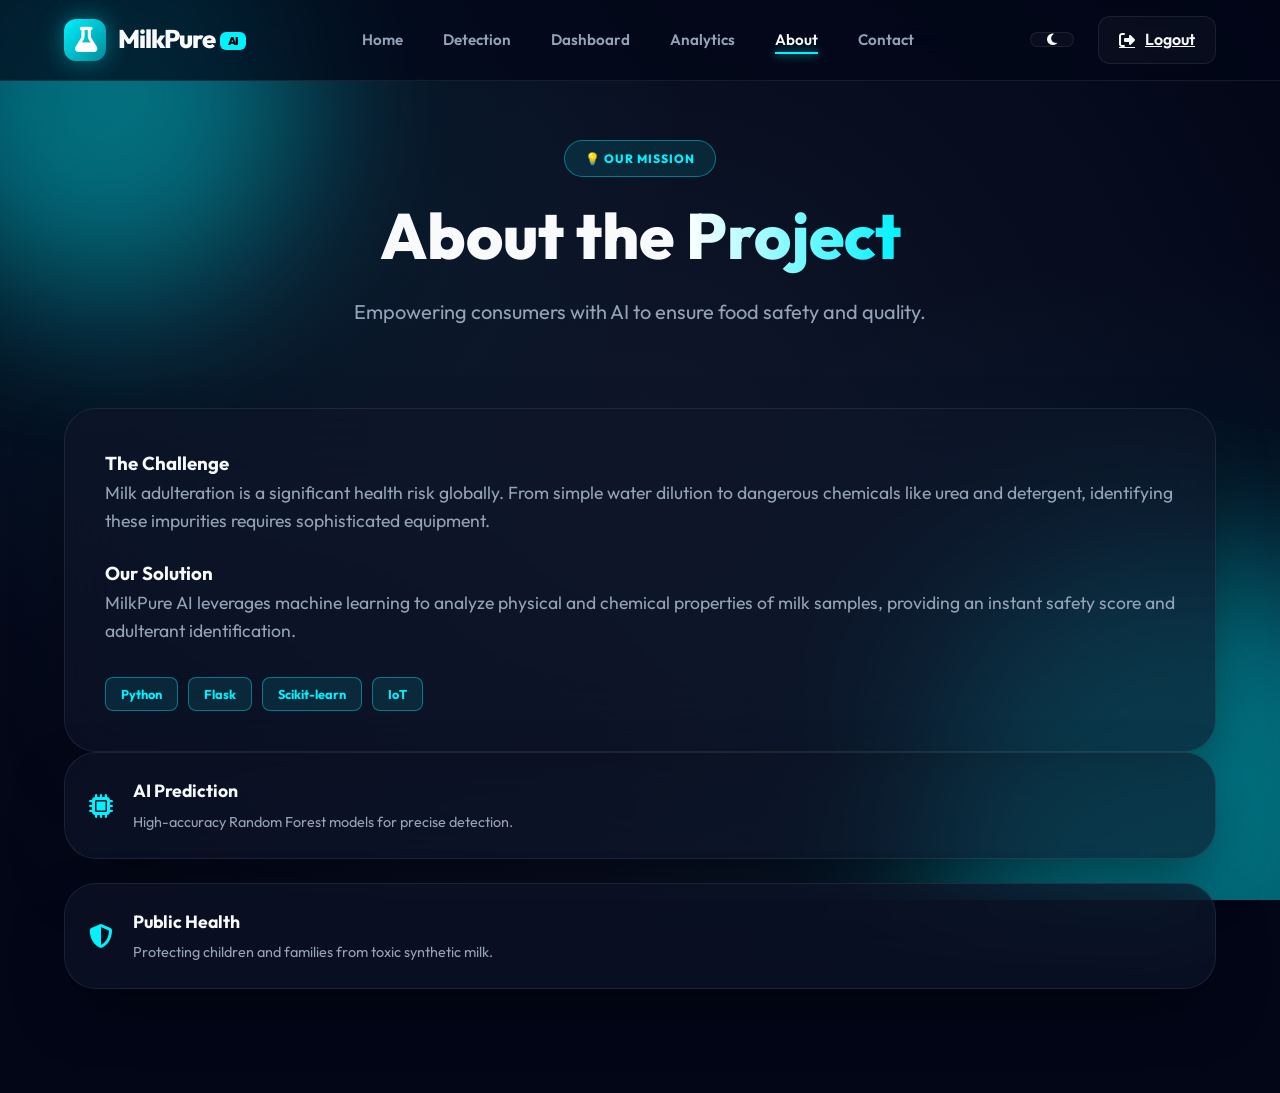
==== frontend/about.html @ 4119cbf4 "Add project files" ====
<!DOCTYPE html>
<html lang="en">
<head>
    <meta charset="UTF-8">
    <meta name="viewport" content="width=device-width, initial-scale=1.0">
    <title>About | MilkPure AI</title>
    <link rel="stylesheet" href="style.css">
    <link rel="stylesheet" href="https://cdnjs.cloudflare.com/ajax/libs/font-awesome/6.5.0/css/all.min.css">
    <link href="https://fonts.googleapis.com/css2?family=Outfit:wght@300;400;600;700;800&display=swap" rel="stylesheet">
</head>
<body>
    <div class="hero-bg-effects">
        <div class="orb orb-1"></div>
        <div class="orb orb-2"></div>
    </div>
    <nav class="navbar" id="navbar">
        <div class="nav-container">
            <a href="/home" class="logo">
                <div class="logo-icon"><i class="fas fa-flask"></i></div>
                <span>MilkPure<span class="logo-ai">AI</span></span>
            </a>
            <ul class="nav-links">
                <li><a href="/home" class="nav-link">Home</a></li>
                <li><a href="/detect" class="nav-link">Detection</a></li>
                <li><a href="/dashboard" class="nav-link">Dashboard</a></li>
                <li><a href="/analytics" class="nav-link">Analytics</a></li>
                <li><a href="/about" class="nav-link active">About</a></li>
                <li><a href="/contact" class="nav-link">Contact</a></li>
            </ul>
            <div class="nav-actions">
                <button class="theme-btn" id="themeToggle"><i class="fas fa-moon"></i></button>
                <a href="/" class="login-btn"><i class="fas fa-sign-out-alt"></i> Logout</a>
            </div>
        </div>
    </nav>

    <main class="section">
        <div class="section-header">
            <span class="section-tag">💡 Our Mission</span>
            <h2>About the <span class="gradient-text">Project</span></h2>
            <p>Empowering consumers with AI to ensure food safety and quality.</p>
        </div>

        <div class="about-grid">
            <div class="glass-card about-main">
                <h3>The Challenge</h3>
                <p>Milk adulteration is a significant health risk globally. From simple water dilution to dangerous chemicals like urea and detergent, identifying these impurities requires sophisticated equipment.</p>
                <h3>Our Solution</h3>
                <p>MilkPure AI leverages machine learning to analyze physical and chemical properties of milk samples, providing an instant safety score and adulterant identification.</p>
                <div class="tech-tags">
                    <span>Python</span><span>Flask</span><span>Scikit-learn</span><span>IoT</span>
                </div>
            </div>
            <div class="features-col">
                <div class="glass-card feature-card">
                    <i class="fas fa-microchip"></i>
                    <div><h4>AI Prediction</h4><p>High-accuracy Random Forest models for precise detection.</p></div>
                </div>
                <div class="glass-card feature-card">
                    <i class="fas fa-shield-alt"></i>
                    <div><h4>Public Health</h4><p>Protecting children and families from toxic synthetic milk.</p></div>
                </div>
            </div>
        </div>
    </main>

    <script src="script.js"></script>
</body>
</html>
---- frontend/style.css ----
:root {
    --primary: #00f2ff;
    --primary-rgb: 0, 242, 255;
    --primary-glow: rgba(0, 242, 255, 0.4);
    --bg-dark: #020617;
    --bg-card: rgba(15, 23, 42, 0.6);
    --glass-border: rgba(255, 255, 255, 0.08);
    --text-main: #f8fafc;
    --text-dim: #94a3b8;
    --success: #10b981;
    --warning: #f59e0b;
    --danger: #ef4444;
    --font-main: 'Outfit', sans-serif;
    --card-shadow: 0 25px 60px -15px rgba(0, 0, 0, 0.5);
}

.light-mode {
    --bg-dark: #f1f5f9;
    --bg-card: rgba(255, 255, 255, 0.8);
    --glass-border: rgba(0, 0, 0, 0.05);
    --text-main: #0f172a;
    --text-dim: #475569;
}

* { margin: 0; padding: 0; box-sizing: border-box; font-family: var(--font-main); scroll-behavior: smooth; }
body { 
    background: var(--bg-dark); 
    color: var(--text-main); 
    overflow-x: hidden; 
    min-height: 100vh; 
    line-height: 1.6;
}

/* 🌌 Premium Ambient Background */
body::before {
    content: ""; position: fixed; inset: 0; z-index: -1;
    background: 
        radial-gradient(circle at 10% 10%, rgba(var(--primary-rgb), 0.08), transparent 40%),
        radial-gradient(circle at 90% 90%, rgba(var(--primary-rgb), 0.08), transparent 40%),
        radial-gradient(circle at 50% 50%, rgba(15, 23, 42, 1), #020617);
}

.hero-bg-effects { position: fixed; inset: 0; z-index: -1; overflow: hidden; pointer-events: none; }
.orb { position: absolute; border-radius: 50%; filter: blur(80px); opacity: 0.4; animation: float 20s infinite alternate; }
.orb-1 { width: 400px; height: 400px; background: var(--primary); top: -100px; left: -100px; }
.orb-2 { width: 500px; height: 500px; background: var(--primary); bottom: -150px; right: -150px; animation-delay: -5s; }
@keyframes float { 
    0% { transform: translate(0, 0) scale(1); }
    100% { transform: translate(100px, 50px) scale(1.1); }
}

/* 🧭 Industrial Navbar */
.navbar { position: fixed; top: 0; width: 100%; z-index: 1000; background: rgba(2, 6, 23, 0.7); backdrop-filter: blur(25px); border-bottom: 1px solid var(--glass-border); padding: 1rem 5%; transition: 0.4s; }
.navbar.scrolled { padding: 0.7rem 5%; background: rgba(2, 6, 23, 0.9); }
.nav-container { display: flex; justify-content: space-between; align-items: center; max-width: 1400px; margin: 0 auto; }
.logo { display: flex; align-items: center; gap: 12px; text-decoration: none; color: var(--text-main); font-size: 1.6rem; font-weight: 800; letter-spacing: -1px; }
.logo-icon { width: 42px; height: 42px; background: linear-gradient(135deg, var(--primary), rgba(0, 242, 255, 0.5)); border-radius: 12px; display: flex; align-items: center; justify-content: center; color: white; box-shadow: 0 0 25px var(--primary-glow); transition: 0.3s; }
.logo:hover .logo-icon { transform: rotate(10deg) scale(1.1); }
.logo-ai { font-size: 0.7rem; background: var(--primary); color: #000; padding: 2px 8px; border-radius: 6px; margin-left: 5px; vertical-align: middle; font-weight: 900; }

.nav-links { display: flex; list-style: none; gap: 2.5rem; }
.nav-link { text-decoration: none; color: var(--text-dim); font-weight: 600; font-size: 0.95rem; transition: 0.3s; position: relative; }
.nav-link::after { content: ""; position: absolute; bottom: -5px; left: 0; width: 0; height: 2px; background: var(--primary); transition: 0.3s; box-shadow: 0 0 10px var(--primary); }
.nav-link.active, .nav-link:hover { color: var(--text-main); }
.nav-link.active::after, .nav-link:hover::after { width: 100%; }

.nav-actions { display: flex; align-items: center; gap: 1.5rem; }
.theme-btn, .login-btn { background: rgba(255,255,255,0.03); border: 1px solid var(--glass-border); color: var(--text-main); padding: 10px 20px; border-radius: 12px; cursor: pointer; transition: 0.3s; display: flex; align-items: center; justify-content: center; gap: 10px; font-weight: 600; }
.theme-btn { width: 44px; padding: 0; }
.theme-btn:hover, .login-btn:hover { background: rgba(255,255,255,0.08); border-color: var(--primary); color: var(--primary); transform: translateY(-2px); }

/* 🧪 Section Header */
.section { padding: 140px 5% 80px; max-width: 1400px; margin: 0 auto; }
.section-header { text-align: center; margin-bottom: 5rem; }
.section-tag { background: rgba(0, 242, 255, 0.1); color: var(--primary); padding: 8px 20px; border-radius: 50px; font-size: 0.75rem; font-weight: 800; text-transform: uppercase; border: 1px solid var(--primary-glow); display: inline-block; margin-bottom: 1.5rem; letter-spacing: 1px; }
.section-header h2 { font-size: 4rem; font-weight: 800; line-height: 1.1; margin-bottom: 1.5rem; }
.section-header p { color: var(--text-dim); font-size: 1.25rem; max-width: 800px; margin: 0 auto; }
.gradient-text { background: linear-gradient(90deg, #fff, var(--primary)); -webkit-background-clip: text; -webkit-text-fill-color: transparent; }

/* 🧬 Industrial Grid */
.detect-grid, .dashboard-grid, .analytics-grid { display: grid; gap: 2.5rem; align-items: start; }
.detect-grid { grid-template-columns: 1fr 1fr; }
.dashboard-grid { grid-template-columns: repeat(3, 1fr); }
.analytics-grid { grid-template-columns: 1fr 1fr; }
.chart-wide { grid-column: span 2; }

.glass-card { 
    background: var(--bg-card); 
    backdrop-filter: blur(40px); 
    border: 1px solid var(--glass-border); 
    border-radius: 32px; 
    padding: 2.5rem; 
    box-shadow: var(--card-shadow); 
    transition: 0.5s cubic-bezier(0.175, 0.885, 0.32, 1.275); 
}
.glass-card:hover { transform: translateY(-10px); border-color: rgba(var(--primary-rgb), 0.3); box-shadow: 0 40px 80px -20px rgba(0,0,0,0.6); }

/* 🕹️ Parameter Sliders */
.card-header { display: flex; justify-content: space-between; align-items: center; margin-bottom: 2.5rem; }
.card-header h3 { font-size: 1.5rem; font-weight: 800; display: flex; align-items: center; gap: 12px; }
.chip-btn { background: rgba(0, 242, 255, 0.08); border: 1px solid var(--primary-glow); color: var(--primary); padding: 10px 20px; border-radius: 14px; font-weight: 700; cursor: pointer; display: flex; align-items: center; gap: 10px; font-size: 0.85rem; transition: 0.3s; }
.chip-btn:hover { background: var(--primary); color: #000; box-shadow: 0 0 25px var(--primary-glow); }

.slider-group { margin-bottom: 2.2rem; }
.slider-header { display: flex; justify-content: space-between; margin-bottom: 12px; font-weight: 700; font-size: 0.95rem; color: var(--text-dim); }
.slider-header span:last-child { color: var(--primary); font-family: 'JetBrains Mono', monospace; font-size: 1.1rem; }
input[type="range"] { width: 100%; cursor: pointer; accent-color: var(--primary); height: 8px; border-radius: 10px; outline: none; background: rgba(255,255,255,0.05); }

/* 📊 Result Visualization */
.result-state { display: flex; flex-direction: column; align-items: center; justify-content: center; min-height: 500px; text-align: center; }
.spinner { width: 70px; height: 70px; border: 5px solid rgba(var(--primary-rgb), 0.1); border-top: 5px solid var(--primary); border-radius: 50%; animation: spin 1s cubic-bezier(0.5, 0.1, 0.4, 0.9) infinite; margin-bottom: 2.5rem; box-shadow: 0 0 30px var(--primary-glow); }
@keyframes spin { 0% { transform: rotate(0deg); } 100% { transform: rotate(360deg); } }

.gauge-wrapper { position: relative; width: 220px; height: 220px; margin-bottom: 3rem; }
.gauge-svg { transform: rotate(-90deg); width: 100%; height: 100%; }
.gauge-bg { fill: none; stroke: rgba(255,255,255,0.03); stroke-width: 12; }
.gauge-fill { fill: none; stroke: var(--primary); stroke-width: 12; stroke-linecap: round; stroke-dasharray: 339; stroke-dashoffset: 339; transition: 2s cubic-bezier(0.34, 1.56, 0.64, 1); filter: drop-shadow(0 0 15px var(--primary-glow)); }
.gauge-center { position: absolute; inset: 0; display: flex; flex-direction: column; align-items: center; justify-content: center; }
.gauge-val { font-size: 3.8rem; font-weight: 900; color: var(--text-main); letter-spacing: -2px; line-height: 1; }
.gauge-unit { font-size: 0.85rem; color: var(--text-dim); font-weight: 800; text-transform: uppercase; margin-top: 8px; letter-spacing: 1px; }

.status-pill { padding: 12px 32px; border-radius: 50px; font-weight: 800; font-size: 0.9rem; text-transform: uppercase; letter-spacing: 2px; margin-bottom: 2rem; box-shadow: 0 15px 30px rgba(0,0,0,0.3); border: 1px solid transparent; }
.status-pill.safe { background: rgba(16, 185, 129, 0.1); color: var(--success); border-color: var(--success); }
.status-pill.adulterated { background: rgba(245, 158, 11, 0.1); color: var(--warning); border-color: var(--warning); }
.status-pill.toxic { background: rgba(239, 68, 68, 0.1); color: var(--danger); border-color: var(--danger); animation: danger-pulse 1.5s infinite; }
@keyframes danger-pulse { 0%, 100% { box-shadow: 0 0 0px var(--danger); } 50% { box-shadow: 0 0 30px var(--danger); } }

/* 🧾 Tables */
.history-table { width: 100%; border-collapse: separate; border-spacing: 0 12px; margin-top: 1rem; }
.history-table th { text-align: left; padding: 15px; color: var(--text-dim); font-weight: 700; text-transform: uppercase; font-size: 0.75rem; letter-spacing: 1px; }
.history-table td { padding: 20px 15px; background: rgba(255,255,255,0.02); }
.history-table tr td:first-child { border-radius: 16px 0 0 16px; font-weight: 800; }
.history-table tr td:last-child { border-radius: 0 16px 16px 0; color: var(--text-dim); font-size: 0.85rem; }

/* 🔘 Global Buttons */
.btn-glow { 
    background: linear-gradient(135deg, var(--primary), rgba(0, 242, 255, 0.8)); 
    color: white; 
    border: none; 
    padding: 1rem 2rem; 
    border-radius: 14px; 
    font-weight: 800; 
    font-size: 1rem; 
    cursor: pointer; 
    box-shadow: 0 10px 30px rgba(var(--primary-rgb), 0.3); 
    transition: 0.4s cubic-bezier(0.175, 0.885, 0.32, 1.275); 
    display: inline-flex; align-items: center; justify-content: center; gap: 10px;
    text-decoration: none;
}
.btn-glow:hover { transform: translateY(-4px); box-shadow: 0 15px 40px rgba(var(--primary-rgb), 0.5); }
.full-w { width: 100%; display: flex; }

.btn-outline {
    background: transparent;
    border: 1px solid var(--glass-border);
    color: var(--text-main);
    padding: 1rem 2rem;
    border-radius: 14px;
    font-weight: 700;
    text-decoration: none;
    transition: 0.3s;
}
.btn-outline:hover { background: rgba(255,255,255,0.05); border-color: var(--primary); color: var(--primary); }
.full-w { width: 100%; }

.action-btn { 
    flex: 1; 
    background: rgba(255,255,255,0.04); 
    border: 1px solid var(--glass-border); 
    padding: 18px; 
    border-radius: 18px; 
    color: #fff; 
    font-weight: 700; 
    cursor: pointer; 
    transition: 0.3s; 
    display: flex; align-items: center; justify-content: center; gap: 12px; 
}
.action-btn:hover { background: var(--primary); color: #000; box-shadow: 0 15px 35px var(--primary-glow); transform: translateY(-3px); }

/* フォーム / Forms */
.form-field { position: relative; margin-bottom: 1.5rem; width: 100%; }
.form-field i { position: absolute; left: 18px; top: 50%; transform: translateY(-50%); color: var(--primary); opacity: 0.7; z-index: 10; }
.form-field input, .form-field select, .form-field textarea {
    width: 100%;
    padding: 15px 15px 15px 50px;
    background: rgba(255, 255, 255, 0.03);
    border: 1px solid var(--glass-border);
    border-radius: 14px;
    color: var(--text-main);
    font-size: 1rem;
    transition: 0.3s;
    outline: none;
}
.form-field textarea { padding-top: 15px; resize: none; }
.form-field input:focus, .form-field select:focus, .form-field textarea:focus {
    border-color: var(--primary);
    background: rgba(255, 255, 255, 0.07);
    box-shadow: 0 0 15px rgba(var(--primary-rgb), 0.2);
}

/* 🚀 Hero Section Refinement */
.hero { display: flex; align-items: center; justify-content: space-between; min-height: 80vh; padding: 100px 5% 50px; gap: 4rem; }
.hero-content { flex: 1; max-width: 700px; }
.hero-badge { background: rgba(var(--primary-rgb), 0.1); color: var(--primary); padding: 8px 16px; border-radius: 50px; font-size: 0.8rem; font-weight: 800; margin-bottom: 2rem; border: 1px solid var(--primary-glow); display: inline-block; }
.hero h1 { font-size: 4.5rem; line-height: 1; font-weight: 900; margin-bottom: 1.5rem; color: #fff; }
.hero-desc { font-size: 1.2rem; color: var(--text-dim); margin-bottom: 2.5rem; max-width: 600px; }
.hero-buttons { display: flex; gap: 1.5rem; margin-bottom: 4rem; }

.hero-stats { display: flex; gap: 3rem; align-items: center; }
.h-stat { display: flex; flex-direction: column; }
.h-stat-num { font-size: 2.5rem; font-weight: 800; color: #fff; line-height: 1; }
.h-stat-suffix { color: var(--primary); font-size: 1.5rem; font-weight: 700; margin-left: 2px; }
.h-stat-label { font-size: 0.8rem; color: var(--text-dim); font-weight: 700; text-transform: uppercase; margin-top: 5px; }
.h-stat-divider { width: 1px; height: 50px; background: var(--glass-border); }

.hero-visual { flex: 0.8; display: flex; justify-content: center; position: relative; }
.molecule-container { width: 400px; height: 400px; position: relative; }
.molecule-ring { position: absolute; inset: 0; border: 2px solid var(--glass-border); border-radius: 50%; }
.ring-1 { transform: rotateX(70deg); animation: rotate 10s linear infinite; border-color: var(--primary-glow); }
.ring-2 { transform: rotateY(70deg); animation: rotate 15s linear infinite reverse; border-color: var(--primary-rgb); opacity: 0.3; }
.ring-3 { transform: rotateZ(70deg); animation: rotate 20s linear infinite; }
.molecule-core { position: absolute; inset: 0; display: flex; align-items: center; justify-content: center; font-size: 4rem; color: var(--primary); filter: drop-shadow(0 0 20px var(--primary-glow)); }
@keyframes rotate { 0% { transform: rotate(0deg); } 100% { transform: rotate(360deg); } }

/* 📱 Responsive */
@media (max-width: 1100px) {
    .detect-grid, .dashboard-grid, .analytics-grid { grid-template-columns: 1fr; }
    .chart-wide { grid-column: span 1; }
    .section-header h2 { font-size: 3rem; }
    .hero { flex-direction: column; text-align: center; padding-top: 100px; }
    .hero-content { max-width: 100%; }
    .hero-buttons { justify-content: center; }
    .hero-stats { justify-content: center; flex-wrap: wrap; }
}

.hidden { display: none !important; }
.toast { 
    position: fixed; bottom: 3rem; right: 3rem; 
    background: rgba(15, 23, 42, 0.9); 
    border: 1px solid var(--primary); 
    padding: 1.2rem 2.5rem; 
    border-radius: 20px; 
    backdrop-filter: blur(20px); 
    transform: translateX(200%); 
    opacity: 0; 
    transition: 0.6s cubic-bezier(0.68, -0.55, 0.265, 1.55); 
    z-index: 2000; 
    display: flex; align-items: center; gap: 15px;
    box-shadow: 0 20px 50px rgba(0,0,0,0.5);
}
.toast.show { transform: translateX(0); opacity: 1; }
.toast.error { border-color: var(--danger); }

/* Custom Scrollbar */
::-webkit-scrollbar { width: 10px; }
::-webkit-scrollbar-track { background: var(--bg-dark); }
::-webkit-scrollbar-thumb { background: rgba(255,255,255,0.1); border-radius: 10px; border: 3px solid var(--bg-dark); }
::-webkit-scrollbar-thumb:hover { background: var(--primary); }

/* 🔑 Login Page Specifics */
.login-page {
    display: flex;
    align-items: center;
    justify-content: center;
    min-height: 100vh;
    padding: 2rem;
}
.login-container {
    width: 100%;
    max-width: 450px;
    z-index: 10;
}
.login-card {
    text-align: center;
    padding: 3.5rem 2.5rem;
}
.login-card .logo {
    justify-content: center;
    margin-bottom: 2rem;
}
.login-card h2 {
    font-size: 2rem;
    font-weight: 800;
    margin-bottom: 0.5rem;
}
.login-card p {
    color: var(--text-dim);
    margin-bottom: 2.5rem;
    font-size: 0.95rem;
}
.login-footer {
    margin-top: 2rem;
    font-size: 0.85rem;
}
.login-footer p { margin-bottom: 10px; }
.login-footer a { color: var(--primary); text-decoration: none; font-weight: 600; }

/* 🧬 Grid Overrides for Specific Pages */
.contact-grid { grid-template-columns: 1.2fr 0.8fr; }
.about-grid { grid-template-columns: 1.2fr 0.8fr; }
.about-main p { margin-bottom: 1.5rem; font-size: 1.1rem; color: var(--text-dim); }
.tech-tags { display: flex; flex-wrap: wrap; gap: 10px; margin-top: 2rem; }
.tech-tags span { background: rgba(var(--primary-rgb), 0.1); color: var(--primary); padding: 6px 15px; border-radius: 8px; font-size: 0.8rem; font-weight: 700; border: 1px solid var(--primary-glow); }

.feature-card { display: flex; align-items: center; gap: 20px; padding: 1.5rem; margin-bottom: 1.5rem; }
.feature-card i { font-size: 1.5rem; color: var(--primary); }
.feature-card h4 { margin-bottom: 5px; font-size: 1.1rem; }
.feature-card p { font-size: 0.9rem; color: var(--text-dim); }

.contact-info-card { text-align: center; padding: 2rem; margin-bottom: 1.5rem; }
.contact-info-card i { font-size: 2rem; color: var(--primary); margin-bottom: 1rem; }
.contact-info-card h4 { margin-bottom: 8px; }
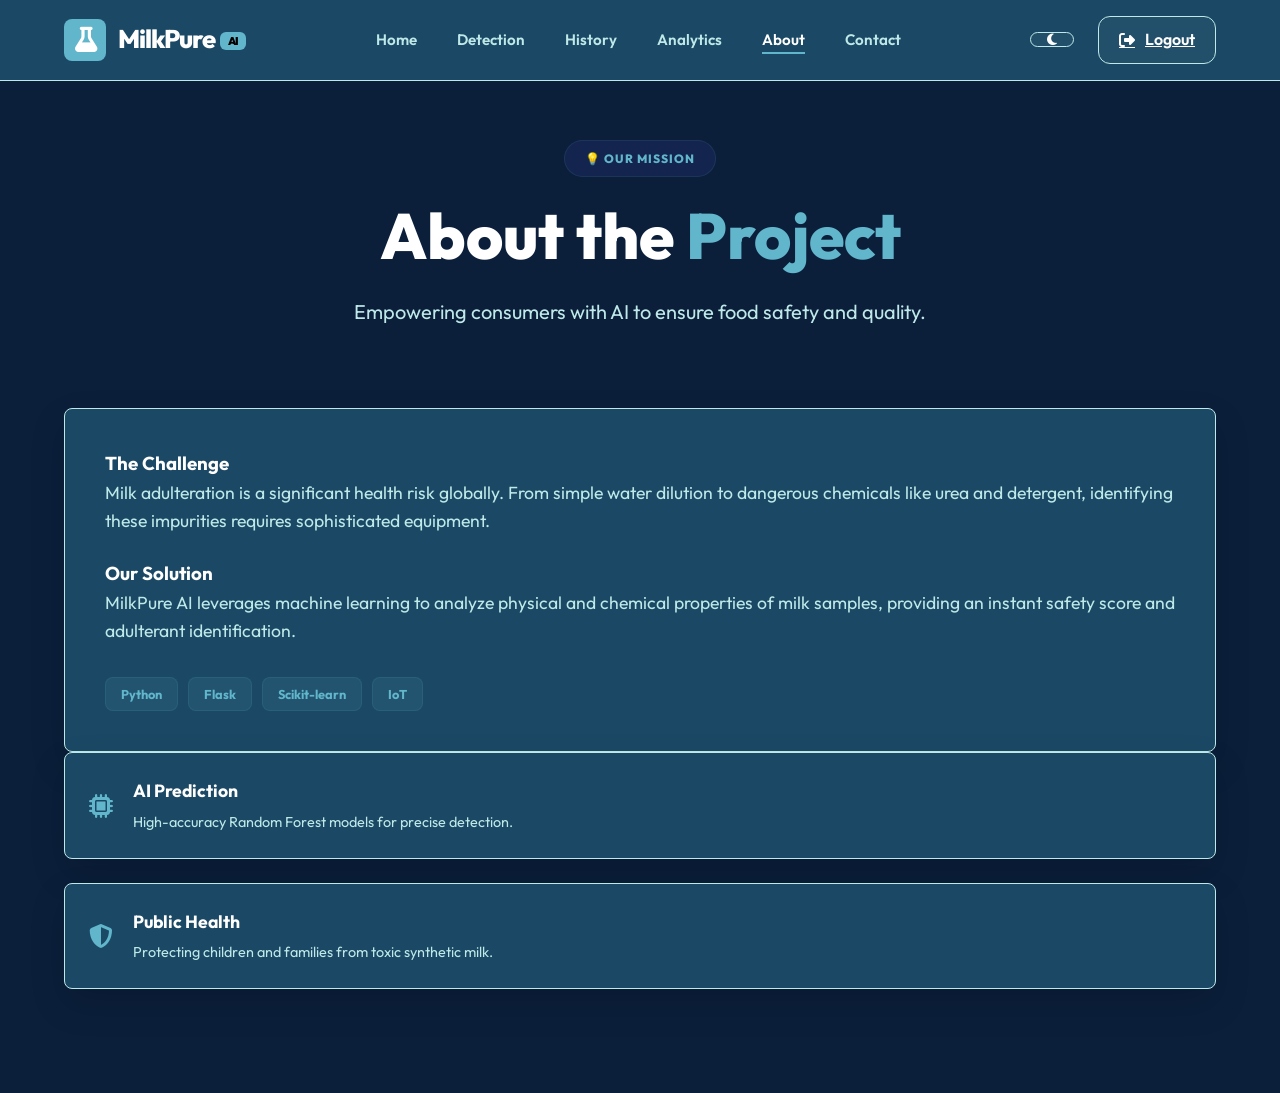
==== commit 0d9b88e6: "feat: Redesign to flat Azure/Teal theme, add chart animations, and replace Dashboard with History pa" ====
--- a/frontend/about.html
+++ b/frontend/about.html
@@ -22,7 +22,7 @@
             <ul class="nav-links">
                 <li><a href="/home" class="nav-link">Home</a></li>
                 <li><a href="/detect" class="nav-link">Detection</a></li>
-                <li><a href="/dashboard" class="nav-link">Dashboard</a></li>
+                <li><a href="/history" class="nav-link">History</a></li>
                 <li><a href="/analytics" class="nav-link">Analytics</a></li>
                 <li><a href="/about" class="nav-link active">About</a></li>
                 <li><a href="/contact" class="nav-link">Contact</a></li>
--- a/frontend/style.css
+++ b/frontend/style.css
@@ -1,28 +1,36 @@
 :root {
-    --primary: #00f2ff;
-    --primary-rgb: 0, 242, 255;
-    --primary-glow: rgba(0, 242, 255, 0.4);
-    --bg-dark: #020617;
-    --bg-card: rgba(15, 23, 42, 0.6);
-    --glass-border: rgba(255, 255, 255, 0.08);
-    --text-main: #f8fafc;
-    --text-dim: #94a3b8;
+    --primary: #62B6CB;
+    --primary-rgb: 98, 182, 203;
+    --primary-glow: rgba(98, 182, 203, 0.1);
+    --bg-dark: #0B1F3B;
+    --bg-card: #1B4965; 
+    --glass-border: #BEE9E8;
+    --text-main: #FFFFFF;
+    --text-dim: #BEE9E8;
     --success: #10b981;
     --warning: #f59e0b;
     --danger: #ef4444;
     --font-main: 'Outfit', sans-serif;
-    --card-shadow: 0 25px 60px -15px rgba(0, 0, 0, 0.5);
 }
 
 .light-mode {
-    --bg-dark: #f1f5f9;
-    --bg-card: rgba(255, 255, 255, 0.8);
-    --glass-border: rgba(0, 0, 0, 0.05);
-    --text-main: #0f172a;
-    --text-dim: #475569;
+    --bg-dark: #FFFFFF;
+    --bg-card: #BEE9E8; 
+    --glass-border: #62B6CB;
+    --text-main: #0B1F3B;
+    --text-dim: #1B4965;
 }
 
 * { margin: 0; padding: 0; box-sizing: border-box; font-family: var(--font-main); scroll-behavior: smooth; }
+
+@keyframes slideUp { 
+    from { opacity: 0; transform: translateY(40px); } 
+    to { opacity: 1; transform: translateY(0); } 
+}
+@keyframes fadeIn {
+    from { opacity: 0; }
+    to { opacity: 1; }
+}
 body { 
     background: var(--bg-dark); 
     color: var(--text-main); 
@@ -33,14 +41,10 @@
 
 /* 🌌 Premium Ambient Background */
 body::before {
-    content: ""; position: fixed; inset: 0; z-index: -1;
-    background: 
-        radial-gradient(circle at 10% 10%, rgba(var(--primary-rgb), 0.08), transparent 40%),
-        radial-gradient(circle at 90% 90%, rgba(var(--primary-rgb), 0.08), transparent 40%),
-        radial-gradient(circle at 50% 50%, rgba(15, 23, 42, 1), #020617);
-}
-
-.hero-bg-effects { position: fixed; inset: 0; z-index: -1; overflow: hidden; pointer-events: none; }
+    display: none;
+}
+
+.hero-bg-effects { display: none; }
 .orb { position: absolute; border-radius: 50%; filter: blur(80px); opacity: 0.4; animation: float 20s infinite alternate; }
 .orb-1 { width: 400px; height: 400px; background: var(--primary); top: -100px; left: -100px; }
 .orb-2 { width: 500px; height: 500px; background: var(--primary); bottom: -150px; right: -150px; animation-delay: -5s; }
@@ -50,17 +54,17 @@
 }
 
 /* 🧭 Industrial Navbar */
-.navbar { position: fixed; top: 0; width: 100%; z-index: 1000; background: rgba(2, 6, 23, 0.7); backdrop-filter: blur(25px); border-bottom: 1px solid var(--glass-border); padding: 1rem 5%; transition: 0.4s; }
-.navbar.scrolled { padding: 0.7rem 5%; background: rgba(2, 6, 23, 0.9); }
+.navbar { position: fixed; top: 0; width: 100%; z-index: 1000; background: var(--bg-card); border-bottom: 1px solid var(--glass-border); padding: 1rem 5%; transition: 0.4s; }
+.navbar.scrolled { padding: 0.7rem 5%; background: var(--bg-card); }
 .nav-container { display: flex; justify-content: space-between; align-items: center; max-width: 1400px; margin: 0 auto; }
 .logo { display: flex; align-items: center; gap: 12px; text-decoration: none; color: var(--text-main); font-size: 1.6rem; font-weight: 800; letter-spacing: -1px; }
-.logo-icon { width: 42px; height: 42px; background: linear-gradient(135deg, var(--primary), rgba(0, 242, 255, 0.5)); border-radius: 12px; display: flex; align-items: center; justify-content: center; color: white; box-shadow: 0 0 25px var(--primary-glow); transition: 0.3s; }
-.logo:hover .logo-icon { transform: rotate(10deg) scale(1.1); }
+.logo-icon { width: 42px; height: 42px; background: var(--primary); border-radius: 8px; display: flex; align-items: center; justify-content: center; color: white; transition: 0.4s; }
+.logo:hover .logo-icon { transform: scale(1.05); }
 .logo-ai { font-size: 0.7rem; background: var(--primary); color: #000; padding: 2px 8px; border-radius: 6px; margin-left: 5px; vertical-align: middle; font-weight: 900; }
 
 .nav-links { display: flex; list-style: none; gap: 2.5rem; }
 .nav-link { text-decoration: none; color: var(--text-dim); font-weight: 600; font-size: 0.95rem; transition: 0.3s; position: relative; }
-.nav-link::after { content: ""; position: absolute; bottom: -5px; left: 0; width: 0; height: 2px; background: var(--primary); transition: 0.3s; box-shadow: 0 0 10px var(--primary); }
+.nav-link::after { content: ""; position: absolute; bottom: -5px; left: 0; width: 0; height: 2px; background: var(--primary); transition: 0.3s; }
 .nav-link.active, .nav-link:hover { color: var(--text-main); }
 .nav-link.active::after, .nav-link:hover::after { width: 100%; }
 
@@ -72,10 +76,10 @@
 /* 🧪 Section Header */
 .section { padding: 140px 5% 80px; max-width: 1400px; margin: 0 auto; }
 .section-header { text-align: center; margin-bottom: 5rem; }
-.section-tag { background: rgba(0, 242, 255, 0.1); color: var(--primary); padding: 8px 20px; border-radius: 50px; font-size: 0.75rem; font-weight: 800; text-transform: uppercase; border: 1px solid var(--primary-glow); display: inline-block; margin-bottom: 1.5rem; letter-spacing: 1px; }
+.section-tag { background: rgba(99, 102, 241, 0.1); color: var(--primary); padding: 8px 20px; border-radius: 50px; font-size: 0.75rem; font-weight: 800; text-transform: uppercase; border: 1px solid var(--primary-glow); display: inline-block; margin-bottom: 1.5rem; letter-spacing: 1px; }
 .section-header h2 { font-size: 4rem; font-weight: 800; line-height: 1.1; margin-bottom: 1.5rem; }
 .section-header p { color: var(--text-dim); font-size: 1.25rem; max-width: 800px; margin: 0 auto; }
-.gradient-text { background: linear-gradient(90deg, #fff, var(--primary)); -webkit-background-clip: text; -webkit-text-fill-color: transparent; }
+.gradient-text { color: var(--primary); }
 
 /* 🧬 Industrial Grid */
 .detect-grid, .dashboard-grid, .analytics-grid { display: grid; gap: 2.5rem; align-items: start; }
@@ -86,20 +90,24 @@
 
 .glass-card { 
     background: var(--bg-card); 
-    backdrop-filter: blur(40px); 
     border: 1px solid var(--glass-border); 
-    border-radius: 32px; 
+    border-radius: 8px; 
     padding: 2.5rem; 
-    box-shadow: var(--card-shadow); 
+    box-shadow: 0 15px 35px rgba(0,0,0,0.15); 
     transition: 0.5s cubic-bezier(0.175, 0.885, 0.32, 1.275); 
-}
-.glass-card:hover { transform: translateY(-10px); border-color: rgba(var(--primary-rgb), 0.3); box-shadow: 0 40px 80px -20px rgba(0,0,0,0.6); }
+    animation: slideUp 0.8s cubic-bezier(0.16, 1, 0.3, 1) both;
+}
+.glass-card:hover { transform: translateY(-8px) scale(1.01); border-color: rgba(103, 111, 157, 0.5); box-shadow: 0 25px 50px rgba(0,0,0,0.25); }
+
+.dashboard-grid .glass-card:nth-child(1), .analytics-grid .glass-card:nth-child(1) { animation-delay: 0.1s; }
+.dashboard-grid .glass-card:nth-child(2), .analytics-grid .glass-card:nth-child(2) { animation-delay: 0.2s; }
+.dashboard-grid .glass-card:nth-child(3), .analytics-grid .glass-card:nth-child(3) { animation-delay: 0.3s; }
 
 /* 🕹️ Parameter Sliders */
 .card-header { display: flex; justify-content: space-between; align-items: center; margin-bottom: 2.5rem; }
 .card-header h3 { font-size: 1.5rem; font-weight: 800; display: flex; align-items: center; gap: 12px; }
-.chip-btn { background: rgba(0, 242, 255, 0.08); border: 1px solid var(--primary-glow); color: var(--primary); padding: 10px 20px; border-radius: 14px; font-weight: 700; cursor: pointer; display: flex; align-items: center; gap: 10px; font-size: 0.85rem; transition: 0.3s; }
-.chip-btn:hover { background: var(--primary); color: #000; box-shadow: 0 0 25px var(--primary-glow); }
+.chip-btn { background: rgba(103, 111, 157, 0.15); border: 1px solid var(--glass-border); color: var(--text-main); padding: 10px 20px; border-radius: 14px; font-weight: 700; cursor: pointer; display: flex; align-items: center; gap: 10px; font-size: 0.85rem; transition: 0.3s; }
+.chip-btn:hover { background: var(--primary); color: #2d3250; box-shadow: 0 8px 20px rgba(0,0,0,0.15); transform: translateY(-2px); }
 
 .slider-group { margin-bottom: 2.2rem; }
 .slider-header { display: flex; justify-content: space-between; margin-bottom: 12px; font-weight: 700; font-size: 0.95rem; color: var(--text-dim); }
@@ -108,13 +116,13 @@
 
 /* 📊 Result Visualization */
 .result-state { display: flex; flex-direction: column; align-items: center; justify-content: center; min-height: 500px; text-align: center; }
-.spinner { width: 70px; height: 70px; border: 5px solid rgba(var(--primary-rgb), 0.1); border-top: 5px solid var(--primary); border-radius: 50%; animation: spin 1s cubic-bezier(0.5, 0.1, 0.4, 0.9) infinite; margin-bottom: 2.5rem; box-shadow: 0 0 30px var(--primary-glow); }
+.spinner { width: 70px; height: 70px; border: 5px solid rgba(103, 111, 157, 0.2); border-top: 5px solid var(--primary); border-radius: 50%; animation: spin 1s cubic-bezier(0.5, 0.1, 0.4, 0.9) infinite; margin-bottom: 2.5rem; }
 @keyframes spin { 0% { transform: rotate(0deg); } 100% { transform: rotate(360deg); } }
 
 .gauge-wrapper { position: relative; width: 220px; height: 220px; margin-bottom: 3rem; }
 .gauge-svg { transform: rotate(-90deg); width: 100%; height: 100%; }
 .gauge-bg { fill: none; stroke: rgba(255,255,255,0.03); stroke-width: 12; }
-.gauge-fill { fill: none; stroke: var(--primary); stroke-width: 12; stroke-linecap: round; stroke-dasharray: 339; stroke-dashoffset: 339; transition: 2s cubic-bezier(0.34, 1.56, 0.64, 1); filter: drop-shadow(0 0 15px var(--primary-glow)); }
+.gauge-fill { fill: none; stroke: var(--primary); stroke-width: 12; stroke-linecap: round; stroke-dasharray: 339; stroke-dashoffset: 339; transition: 2s cubic-bezier(0.34, 1.56, 0.64, 1); }
 .gauge-center { position: absolute; inset: 0; display: flex; flex-direction: column; align-items: center; justify-content: center; }
 .gauge-val { font-size: 3.8rem; font-weight: 900; color: var(--text-main); letter-spacing: -2px; line-height: 1; }
 .gauge-unit { font-size: 0.85rem; color: var(--text-dim); font-weight: 800; text-transform: uppercase; margin-top: 8px; letter-spacing: 1px; }
@@ -134,20 +142,20 @@
 
 /* 🔘 Global Buttons */
 .btn-glow { 
-    background: linear-gradient(135deg, var(--primary), rgba(0, 242, 255, 0.8)); 
-    color: white; 
+    background: var(--primary); 
+    color: #2d3250; 
     border: none; 
     padding: 1rem 2rem; 
     border-radius: 14px; 
     font-weight: 800; 
     font-size: 1rem; 
     cursor: pointer; 
-    box-shadow: 0 10px 30px rgba(var(--primary-rgb), 0.3); 
+    box-shadow: 0 8px 20px rgba(0,0,0,0.15); 
     transition: 0.4s cubic-bezier(0.175, 0.885, 0.32, 1.275); 
     display: inline-flex; align-items: center; justify-content: center; gap: 10px;
     text-decoration: none;
 }
-.btn-glow:hover { transform: translateY(-4px); box-shadow: 0 15px 40px rgba(var(--primary-rgb), 0.5); }
+.btn-glow:hover { transform: translateY(-4px) scale(1.02); box-shadow: 0 12px 30px rgba(0,0,0,0.25); background: #ffbe8c; }
 .full-w { width: 100%; display: flex; }
 
 .btn-outline {
@@ -165,7 +173,7 @@
 
 .action-btn { 
     flex: 1; 
-    background: rgba(255,255,255,0.04); 
+    background: rgba(103, 111, 157, 0.1); 
     border: 1px solid var(--glass-border); 
     padding: 18px; 
     border-radius: 18px; 
@@ -175,7 +183,7 @@
     transition: 0.3s; 
     display: flex; align-items: center; justify-content: center; gap: 12px; 
 }
-.action-btn:hover { background: var(--primary); color: #000; box-shadow: 0 15px 35px var(--primary-glow); transform: translateY(-3px); }
+.action-btn:hover { background: var(--primary); color: #2d3250; box-shadow: 0 12px 25px rgba(0,0,0,0.15); transform: translateY(-3px) scale(1.02); }
 
 /* フォーム / Forms */
 .form-field { position: relative; margin-bottom: 1.5rem; width: 100%; }
@@ -200,7 +208,7 @@
 
 /* 🚀 Hero Section Refinement */
 .hero { display: flex; align-items: center; justify-content: space-between; min-height: 80vh; padding: 100px 5% 50px; gap: 4rem; }
-.hero-content { flex: 1; max-width: 700px; }
+.hero-content { flex: 1; max-width: 700px; animation: slideUp 0.8s cubic-bezier(0.16, 1, 0.3, 1) both; }
 .hero-badge { background: rgba(var(--primary-rgb), 0.1); color: var(--primary); padding: 8px 16px; border-radius: 50px; font-size: 0.8rem; font-weight: 800; margin-bottom: 2rem; border: 1px solid var(--primary-glow); display: inline-block; }
 .hero h1 { font-size: 4.5rem; line-height: 1; font-weight: 900; margin-bottom: 1.5rem; color: #fff; }
 .hero-desc { font-size: 1.2rem; color: var(--text-dim); margin-bottom: 2.5rem; max-width: 600px; }
@@ -213,24 +221,56 @@
 .h-stat-label { font-size: 0.8rem; color: var(--text-dim); font-weight: 700; text-transform: uppercase; margin-top: 5px; }
 .h-stat-divider { width: 1px; height: 50px; background: var(--glass-border); }
 
-.hero-visual { flex: 0.8; display: flex; justify-content: center; position: relative; }
+.hero-visual { flex: 0.8; display: flex; justify-content: center; position: relative; animation: fadeIn 1.2s ease-out both; animation-delay: 0.3s; }
 .molecule-container { width: 400px; height: 400px; position: relative; }
 .molecule-ring { position: absolute; inset: 0; border: 2px solid var(--glass-border); border-radius: 50%; }
-.ring-1 { transform: rotateX(70deg); animation: rotate 10s linear infinite; border-color: var(--primary-glow); }
-.ring-2 { transform: rotateY(70deg); animation: rotate 15s linear infinite reverse; border-color: var(--primary-rgb); opacity: 0.3; }
-.ring-3 { transform: rotateZ(70deg); animation: rotate 20s linear infinite; }
-.molecule-core { position: absolute; inset: 0; display: flex; align-items: center; justify-content: center; font-size: 4rem; color: var(--primary); filter: drop-shadow(0 0 20px var(--primary-glow)); }
+.ring-1 { transform: rotateX(70deg); animation: rotate 15s linear infinite; border-color: rgba(98, 182, 203, 0.8); }
+.ring-2 { transform: rotateY(70deg); animation: rotate 20s linear infinite reverse; border-color: rgba(190, 233, 232, 0.8); }
+.ring-3 { transform: rotateZ(70deg); animation: rotate 25s linear infinite; }
+.molecule-core { position: absolute; inset: 0; display: flex; align-items: center; justify-content: center; font-size: 4rem; color: var(--primary); }
 @keyframes rotate { 0% { transform: rotate(0deg); } 100% { transform: rotate(360deg); } }
 
 /* 📱 Responsive */
-@media (max-width: 1100px) {
+.hamburger { display: none; flex-direction: column; gap: 6px; background: none; border: none; cursor: pointer; padding: 5px; }
+.hamburger span { display: block; width: 28px; height: 3px; background: var(--text-main); border-radius: 2px; transition: 0.3s; }
+
+@media (max-width: 992px) {
+    .hamburger { display: flex; }
+    .nav-links {
+        position: fixed; top: 80px; left: -100%; width: 100%; height: calc(100vh - 80px);
+        background: rgba(2, 6, 23, 0.95); backdrop-filter: blur(20px);
+        flex-direction: column; align-items: center; justify-content: center;
+        transition: 0.4s cubic-bezier(0.68, -0.55, 0.265, 1.55);
+        gap: 3rem;
+    }
+    .nav-links.active { left: 0; }
+    .nav-link { font-size: 1.5rem; }
+    
+    .hamburger.active span:nth-child(1) { transform: translateY(9px) rotate(45deg); }
+    .hamburger.active span:nth-child(2) { opacity: 0; }
+    .hamburger.active span:nth-child(3) { transform: translateY(-9px) rotate(-45deg); }
+
+    .hero h1 { font-size: 3.5rem; }
+}
+
+@media (max-width: 768px) {
     .detect-grid, .dashboard-grid, .analytics-grid { grid-template-columns: 1fr; }
     .chart-wide { grid-column: span 1; }
-    .section-header h2 { font-size: 3rem; }
-    .hero { flex-direction: column; text-align: center; padding-top: 100px; }
+    .section-header h2 { font-size: 2.5rem; }
+    .hero { flex-direction: column; text-align: center; padding-top: 120px; gap: 3rem; }
     .hero-content { max-width: 100%; }
-    .hero-buttons { justify-content: center; }
-    .hero-stats { justify-content: center; flex-wrap: wrap; }
+    .hero-buttons { justify-content: center; flex-direction: column; }
+    .hero-stats { justify-content: center; gap: 1.5rem; }
+    .h-stat-divider { display: none; }
+    .hero-visual { flex: none; width: 100%; height: 300px; }
+    .molecule-container { width: 300px; height: 300px; margin: 0 auto; }
+}
+
+@media (max-width: 480px) {
+    .section-header h2 { font-size: 2rem; }
+    .glass-card { padding: 1.5rem; }
+    .nav-actions .login-btn span { display: none; }
+    .nav-actions .login-btn { padding: 10px; width: 44px; }
 }
 
 .hidden { display: none !important; }
